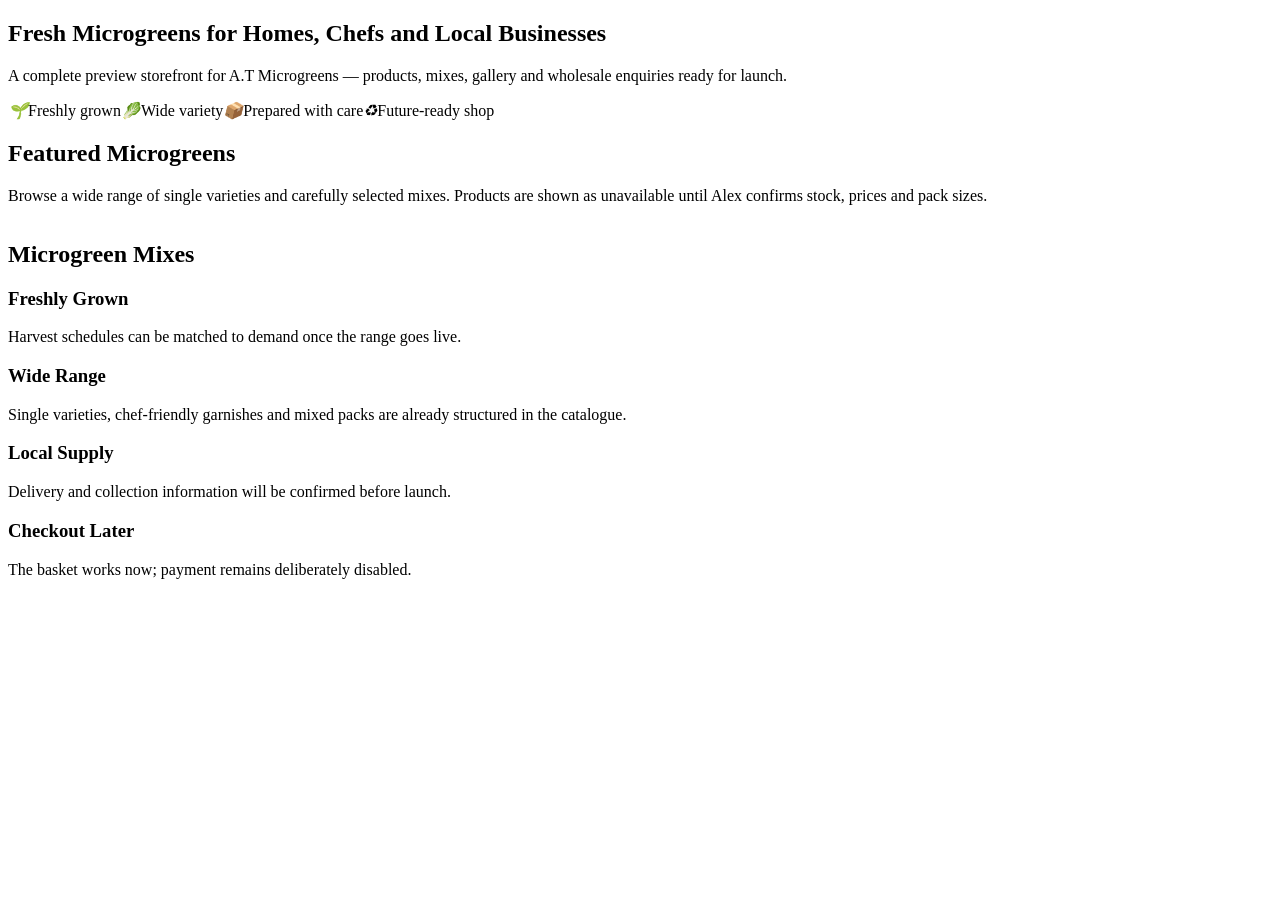
==== index.html @ ff3e0168 "Initialize A.T Microgreens website" ====
<!doctype html><html lang="en"><head><meta charset="utf-8"><meta name="viewport" content="width=device-width,initial-scale=1"><title>Home | A.T Microgreens</title><link rel="stylesheet" href="styles.css"></head><body><script src="site.js"></script><div id="nav"></div><script>document.getElementById('nav').innerHTML=nav('Home')</script><section class="hero" style="--hero:url('assets/heroes/home.svg')"><div class="inner"><h1>Fresh Microgreens for Homes, Chefs and Local Businesses</h1><p>A complete preview storefront for A.T Microgreens — products, mixes, gallery and wholesale enquiries ready for launch.</p><div class="chips"><span class="chip"><i>🌱</i>Freshly grown</span><span class="chip"><i>🥬</i>Wide variety</span><span class="chip"><i>📦</i>Prepared with care</span><span class="chip"><i>♻</i>Future-ready shop</span></div></div></section><main class="wrap"><h2 class="section-title">Featured Microgreens</h2><p class="lead">Browse a wide range of single varieties and carefully selected mixes. Products are shown as unavailable until Alex confirms stock, prices and pack sizes.</p><div id="home-featured" class="grid cards"></div><script>loadProducts().then(ps=>document.querySelector('#home-featured').innerHTML=ps.filter(p=>p.featured).slice(0,10).map(productCard).join(''))</script><h2 class="section-title" style="margin-top:36px">Microgreen Mixes</h2><div id="home-mixes" class="grid cards"></div><script>loadProducts().then(ps=>document.querySelector('#home-mixes').innerHTML=ps.filter(p=>p.category==='Mixes').slice(0,5).map(productCard).join(''))</script><div class="grid feature-grid"><div class="feature"><h3>Freshly Grown</h3><p>Harvest schedules can be matched to demand once the range goes live.</p></div><div class="feature"><h3>Wide Range</h3><p>Single varieties, chef-friendly garnishes and mixed packs are already structured in the catalogue.</p></div><div class="feature"><h3>Local Supply</h3><p>Delivery and collection information will be confirmed before launch.</p></div><div class="feature"><h3>Checkout Later</h3><p>The basket works now; payment remains deliberately disabled.</p></div></div></main><div id="foot"></div><script>document.getElementById('foot').innerHTML=footer()</script></body></html>
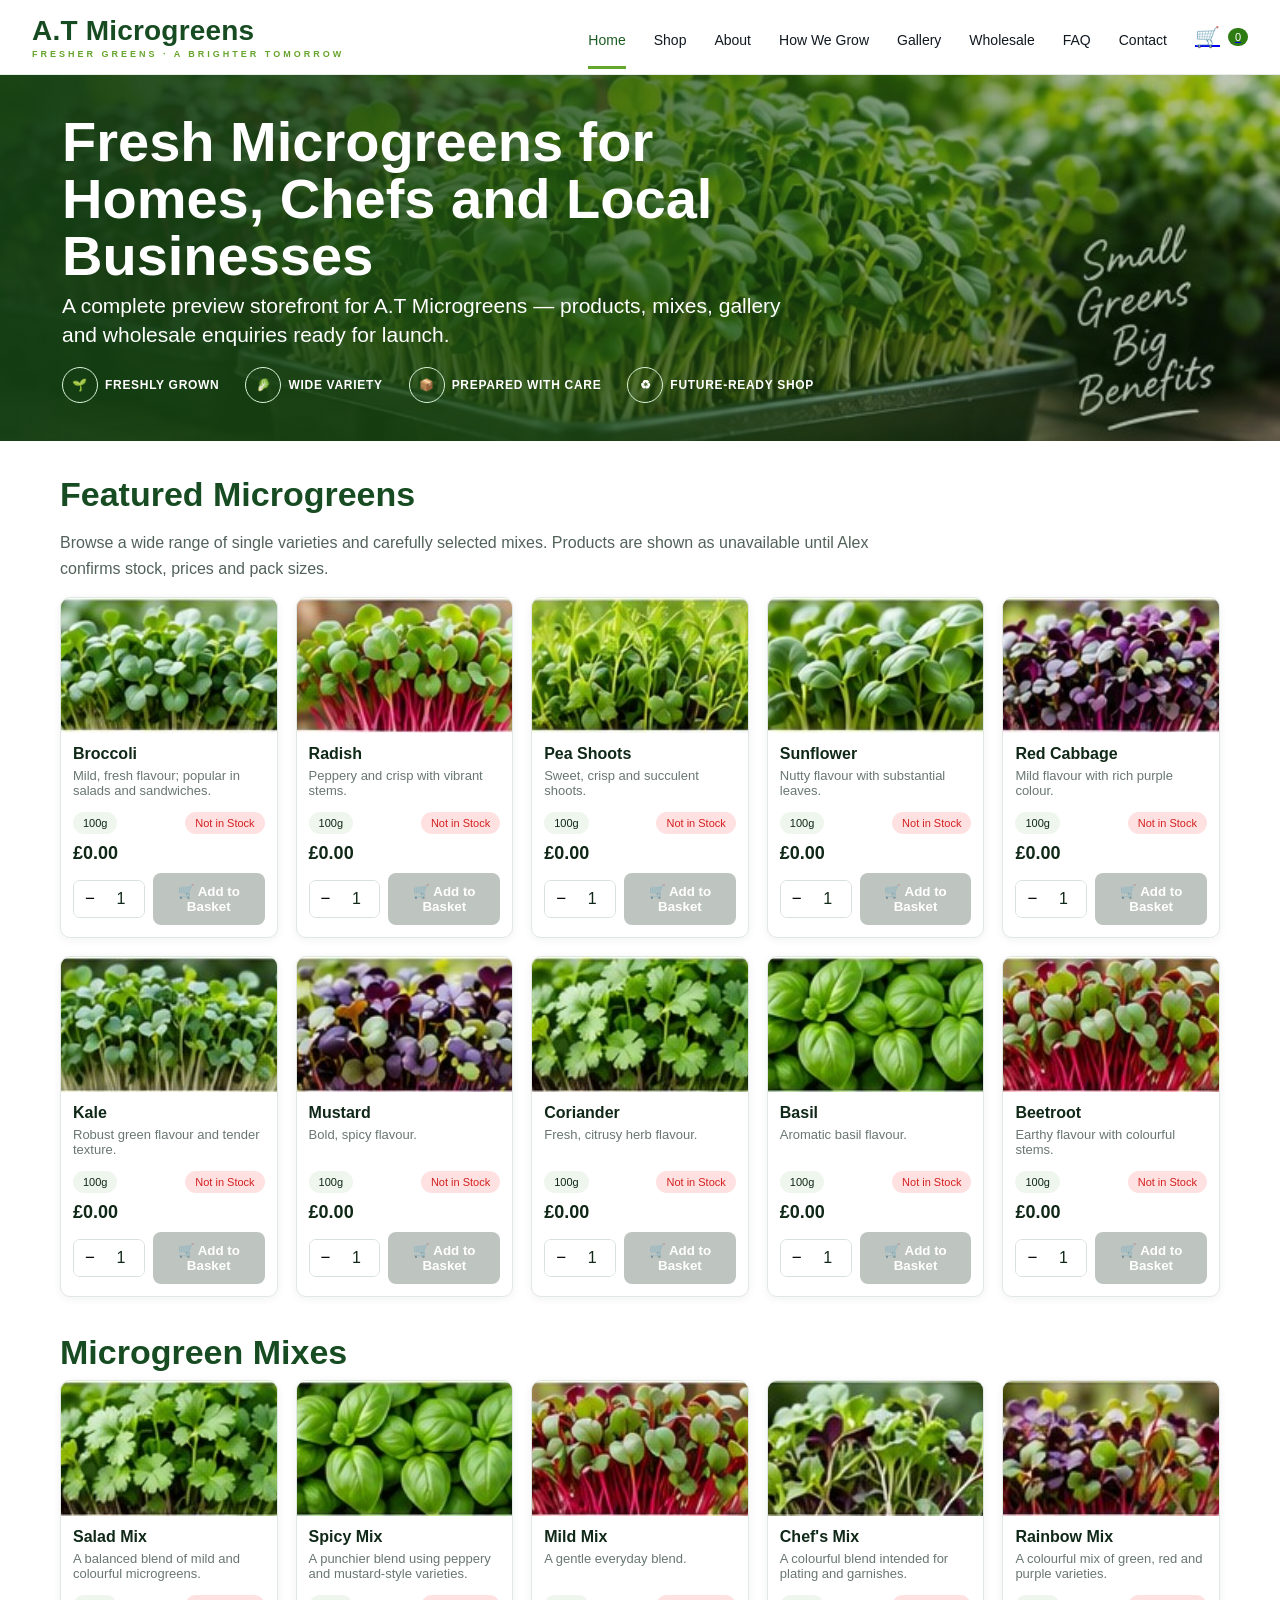
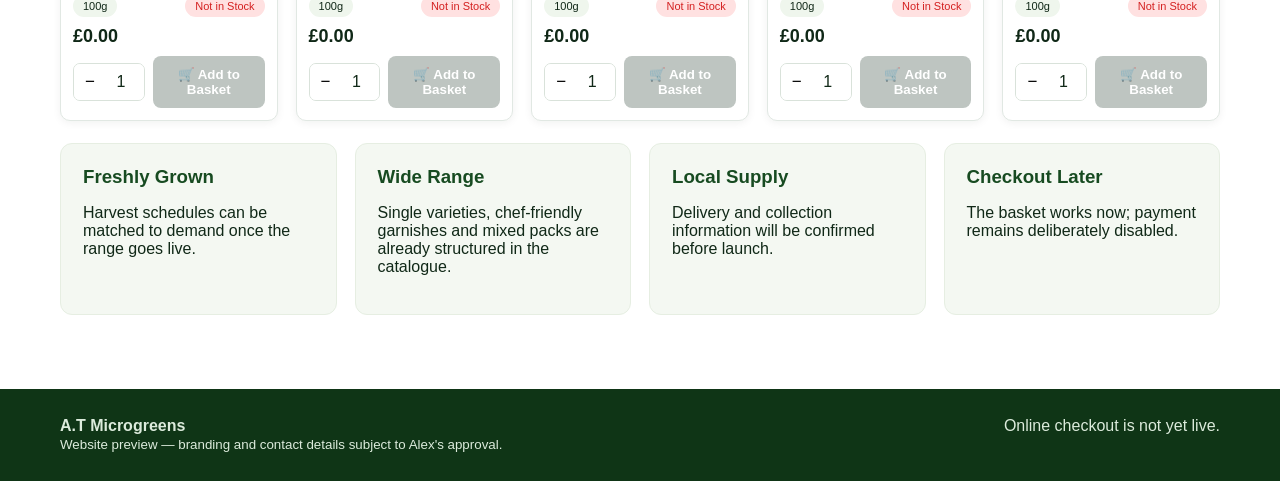
==== commit 261d6ddc: "Use approved photographic assets in index.html" ====
--- a/index.html
+++ b/index.html
@@ -1 +1 @@
-<!doctype html><html lang="en"><head><meta charset="utf-8"><meta name="viewport" content="width=device-width,initial-scale=1"><title>Home | A.T Microgreens</title><link rel="stylesheet" href="styles.css"></head><body><script src="site.js"></script><div id="nav"></div><script>document.getElementById('nav').innerHTML=nav('Home')</script><section class="hero" style="--hero:url('assets/heroes/home.svg')"><div class="inner"><h1>Fresh Microgreens for Homes, Chefs and Local Businesses</h1><p>A complete preview storefront for A.T Microgreens — products, mixes, gallery and wholesale enquiries ready for launch.</p><div class="chips"><span class="chip"><i>🌱</i>Freshly grown</span><span class="chip"><i>🥬</i>Wide variety</span><span class="chip"><i>📦</i>Prepared with care</span><span class="chip"><i>♻</i>Future-ready shop</span></div></div></section><main class="wrap"><h2 class="section-title">Featured Microgreens</h2><p class="lead">Browse a wide range of single varieties and carefully selected mixes. Products are shown as unavailable until Alex confirms stock, prices and pack sizes.</p><div id="home-featured" class="grid cards"></div><script>loadProducts().then(ps=>document.querySelector('#home-featured').innerHTML=ps.filter(p=>p.featured).slice(0,10).map(productCard).join(''))</script><h2 class="section-title" style="margin-top:36px">Microgreen Mixes</h2><div id="home-mixes" class="grid cards"></div><script>loadProducts().then(ps=>document.querySelector('#home-mixes').innerHTML=ps.filter(p=>p.category==='Mixes').slice(0,5).map(productCard).join(''))</script><div class="grid feature-grid"><div class="feature"><h3>Freshly Grown</h3><p>Harvest schedules can be matched to demand once the range goes live.</p></div><div class="feature"><h3>Wide Range</h3><p>Single varieties, chef-friendly garnishes and mixed packs are already structured in the catalogue.</p></div><div class="feature"><h3>Local Supply</h3><p>Delivery and collection information will be confirmed before launch.</p></div><div class="feature"><h3>Checkout Later</h3><p>The basket works now; payment remains deliberately disabled.</p></div></div></main><div id="foot"></div><script>document.getElementById('foot').innerHTML=footer()</script></body></html>+<!doctype html><html lang="en"><head><meta charset="utf-8"><meta name="viewport" content="width=device-width,initial-scale=1"><title>Home | A.T Microgreens</title><link rel="stylesheet" href="styles.css"></head><body><script src="site.js"></script><div id="nav"></div><script>document.getElementById('nav').innerHTML=nav('Home')</script><section class="hero" style="--hero:url('assets/heroes/home.jpg')"><div class="inner"><h1>Fresh Microgreens for Homes, Chefs and Local Businesses</h1><p>A complete preview storefront for A.T Microgreens — products, mixes, gallery and wholesale enquiries ready for launch.</p><div class="chips"><span class="chip"><i>🌱</i>Freshly grown</span><span class="chip"><i>🥬</i>Wide variety</span><span class="chip"><i>📦</i>Prepared with care</span><span class="chip"><i>♻</i>Future-ready shop</span></div></div></section><main class="wrap"><h2 class="section-title">Featured Microgreens</h2><p class="lead">Browse a wide range of single varieties and carefully selected mixes. Products are shown as unavailable until Alex confirms stock, prices and pack sizes.</p><div id="home-featured" class="grid cards"></div><script>loadProducts().then(ps=>document.querySelector('#home-featured').innerHTML=ps.filter(p=>p.featured).slice(0,10).map(productCard).join(''))</script><h2 class="section-title" style="margin-top:36px">Microgreen Mixes</h2><div id="home-mixes" class="grid cards"></div><script>loadProducts().then(ps=>document.querySelector('#home-mixes').innerHTML=ps.filter(p=>p.category==='Mixes').slice(0,5).map(productCard).join(''))</script><div class="grid feature-grid"><div class="feature"><h3>Freshly Grown</h3><p>Harvest schedules can be matched to demand once the range goes live.</p></div><div class="feature"><h3>Wide Range</h3><p>Single varieties, chef-friendly garnishes and mixed packs are already structured in the catalogue.</p></div><div class="feature"><h3>Local Supply</h3><p>Delivery and collection information will be confirmed before launch.</p></div><div class="feature"><h3>Checkout Later</h3><p>The basket works now; payment remains deliberately disabled.</p></div></div></main><div id="foot"></div><script>document.getElementById('foot').innerHTML=footer()</script></body></html>
--- a/styles.css
+++ b/styles.css
@@ -0,0 +1 @@
+*{box-sizing:border-box}body{margin:0;font-family:Inter,Arial,sans-serif;color:#102817;background:#fff}.topbar{position:sticky;top:0;z-index:20;background:#fff;border-bottom:1px solid #e7ece8}.nav{max-width:1450px;margin:auto;height:74px;display:flex;align-items:center;gap:28px;padding:0 32px}.brand{font-weight:800;font-size:28px;color:#174b21;letter-spacing:.2px;white-space:nowrap}.brand small{display:block;font-size:9px;letter-spacing:3px;color:#67a52c;margin-top:2px}.links{margin-left:auto;display:flex;gap:28px;align-items:center}.links a{color:#101820;text-decoration:none;font-size:14px;padding:27px 0 18px;border-bottom:3px solid transparent}.links a.active,.links a:hover{color:#1d5c24;border-bottom-color:#63a72d}.cartbtn{display:flex;align-items:center;gap:8px;font-size:20px}.badge{background:#2f7b13;color:white;font-size:11px;border-radius:99px;padding:3px 6px;min-width:20px;text-align:center}.hero{min-height:270px;background:linear-gradient(90deg,rgba(19,62,19,.96),rgba(28,76,17,.8) 42%,rgba(20,50,12,.22)),var(--hero) center/cover no-repeat;color:#fff;display:flex;align-items:center}.hero .inner{max-width:1450px;width:100%;margin:auto;padding:38px 62px}.hero h1{font-size:56px;line-height:1.02;margin:0 0 8px;max-width:780px}.hero p{font-size:21px;max-width:720px;margin:0 0 14px;line-height:1.35}.chips{display:flex;gap:26px;flex-wrap:wrap;margin-top:18px}.chip{font-size:12px;font-weight:700;text-transform:uppercase;letter-spacing:.7px;display:flex;align-items:center;gap:7px}.chip i{border:1px solid #d9f2d9;width:36px;height:36px;border-radius:50%;display:grid;place-items:center;font-style:normal}.wrap{max-width:1450px;margin:0 auto;padding:34px 60px}.section-title{font-size:34px;margin:0 0 8px;color:#174b21}.lead{color:#52625a;line-height:1.6;max-width:850px}.grid{display:grid;gap:18px}.cards{grid-template-columns:repeat(auto-fit,minmax(210px,1fr))}.card{border:1px solid #e1e8e3;border-radius:10px;overflow:hidden;background:white;box-shadow:0 2px 9px rgba(20,40,20,.06)}.card img{width:100%;height:135px;object-fit:cover;display:block}.card .pad{padding:12px}.card h3{margin:0 0 5px;font-size:16px}.muted{color:#697770;font-size:13px}.pill{display:inline-block;padding:5px 10px;border-radius:999px;font-size:11px;background:#eff6ed}.stock{float:right;background:#ffe1e1;color:#d42020}.stock.in{background:#e0f5d7;color:#286c18}.price{font-size:18px;font-weight:800;margin:9px 0}.qty{display:flex;align-items:center;gap:0;border:1px solid #d9e2da;border-radius:7px;overflow:hidden}.qty button{border:0;background:white;padding:8px 11px;font-size:17px}.qty span{min-width:30px;text-align:center}.row{display:flex;gap:8px;align-items:center}.btn{border:0;border-radius:8px;background:#1f6b1f;color:white;padding:11px 15px;font-weight:700;cursor:pointer;text-decoration:none;display:inline-block}.btn:disabled{background:#bec5c1;color:white;cursor:not-allowed}.btn.outline{background:white;color:#214b27;border:1px solid #214b27}.btn.gray{background:#aeb5b2}.catalogue{display:grid;grid-template-columns:minmax(0,1fr) 310px;gap:24px}.toolbar{display:flex;gap:10px;flex-wrap:wrap;margin:18px 0}.toolbar input,.toolbar select,.form input,.form textarea,.form select{padding:11px 12px;border:1px solid #ced8d0;border-radius:8px;background:#fff}.toolbar input{flex:1;min-width:230px}.basket-panel{border:1px solid #e0e6e2;border-radius:10px;padding:18px;position:sticky;top:92px;height:max-content;background:white}.basket-item{display:grid;grid-template-columns:48px 1fr auto;gap:10px;align-items:center;border-bottom:1px solid #edf1ee;padding:11px 0}.basket-item img{width:48px;height:45px;border-radius:6px;object-fit:cover}.summary{font-size:18px;font-weight:800;display:flex;justify-content:space-between;margin:18px 0}.notice{background:#eff7ec;border-radius:9px;padding:14px;color:#315037;font-size:13px}.feature-grid{grid-template-columns:repeat(auto-fit,minmax(240px,1fr));margin-top:22px}.feature{background:#f4f8f2;border:1px solid #e6eee2;padding:22px;border-radius:12px}.feature h3{margin:0 0 8px;color:#174b21}.gallery{display:grid;grid-template-columns:repeat(4,1fr);gap:12px}.gallery img,.placeholder{width:100%;height:220px;object-fit:cover;border-radius:10px}.placeholder{border:2px dashed #bdcbbb;background:#f2f6ef;display:grid;place-items:center;text-align:center;color:#527050;padding:18px}.steps{grid-template-columns:repeat(6,1fr)}.step{border:1px solid #e1e8e2;border-radius:12px;overflow:hidden;background:white}.step img{width:100%;height:145px;object-fit:cover}.step .pad{padding:14px}.num{width:34px;height:34px;border-radius:50%;background:#dcefcf;color:#2b6a1f;display:grid;place-items:center;font-weight:800;margin-top:-28px;position:relative}.faq details{border:1px solid #e0e6e1;border-radius:8px;padding:16px 18px;margin:10px 0}.faq summary{font-weight:700;cursor:pointer}.form{display:grid;grid-template-columns:1fr 1fr;gap:12px}.form textarea{grid-column:1/-1;min-height:145px}.table{width:100%;border-collapse:collapse}.table th,.table td{padding:13px;border-bottom:1px solid #e8ede9;text-align:left}.checkout-box{background:#eef7ea;border-radius:12px;padding:22px}.footer{margin-top:40px;background:#0f3516;color:#dcebdc;padding:28px 60px}.footer .inner{max-width:1450px;margin:auto;display:flex;justify-content:space-between;gap:20px;flex-wrap:wrap}.admin{margin-top:34px;border:1px dashed #9fb49d;padding:16px;border-radius:10px}.admin-list{display:grid;grid-template-columns:repeat(auto-fit,minmax(190px,1fr));gap:8px}.switch{display:flex;justify-content:space-between;gap:8px;align-items:center;padding:8px 10px;background:#f5f7f4;border-radius:7px;font-size:12px}.switch button{border:0;border-radius:999px;padding:5px 9px;background:#bbb;color:#fff}.switch button.on{background:#2e7b20}@media(max-width:950px){.links{gap:12px}.links a:nth-child(n+5){display:none}.catalogue{grid-template-columns:1fr}.basket-panel{position:static}.steps{grid-template-columns:repeat(2,1fr)}.gallery{grid-template-columns:repeat(2,1fr)}.hero h1{font-size:42px}.wrap,.hero .inner{padding-left:24px;padding-right:24px}}@media(max-width:600px){.nav{padding:0 15px}.links{display:none}.brand{font-size:22px}.hero h1{font-size:36px}.hero p{font-size:17px}.cards{grid-template-columns:repeat(2,minmax(0,1fr))}.card img{height:105px}.gallery{grid-template-columns:1fr}.form{grid-template-columns:1fr}.form textarea{grid-column:auto}.steps{grid-template-columns:1fr}.wrap{padding:24px 16px}.hero .inner{padding:28px 18px}}
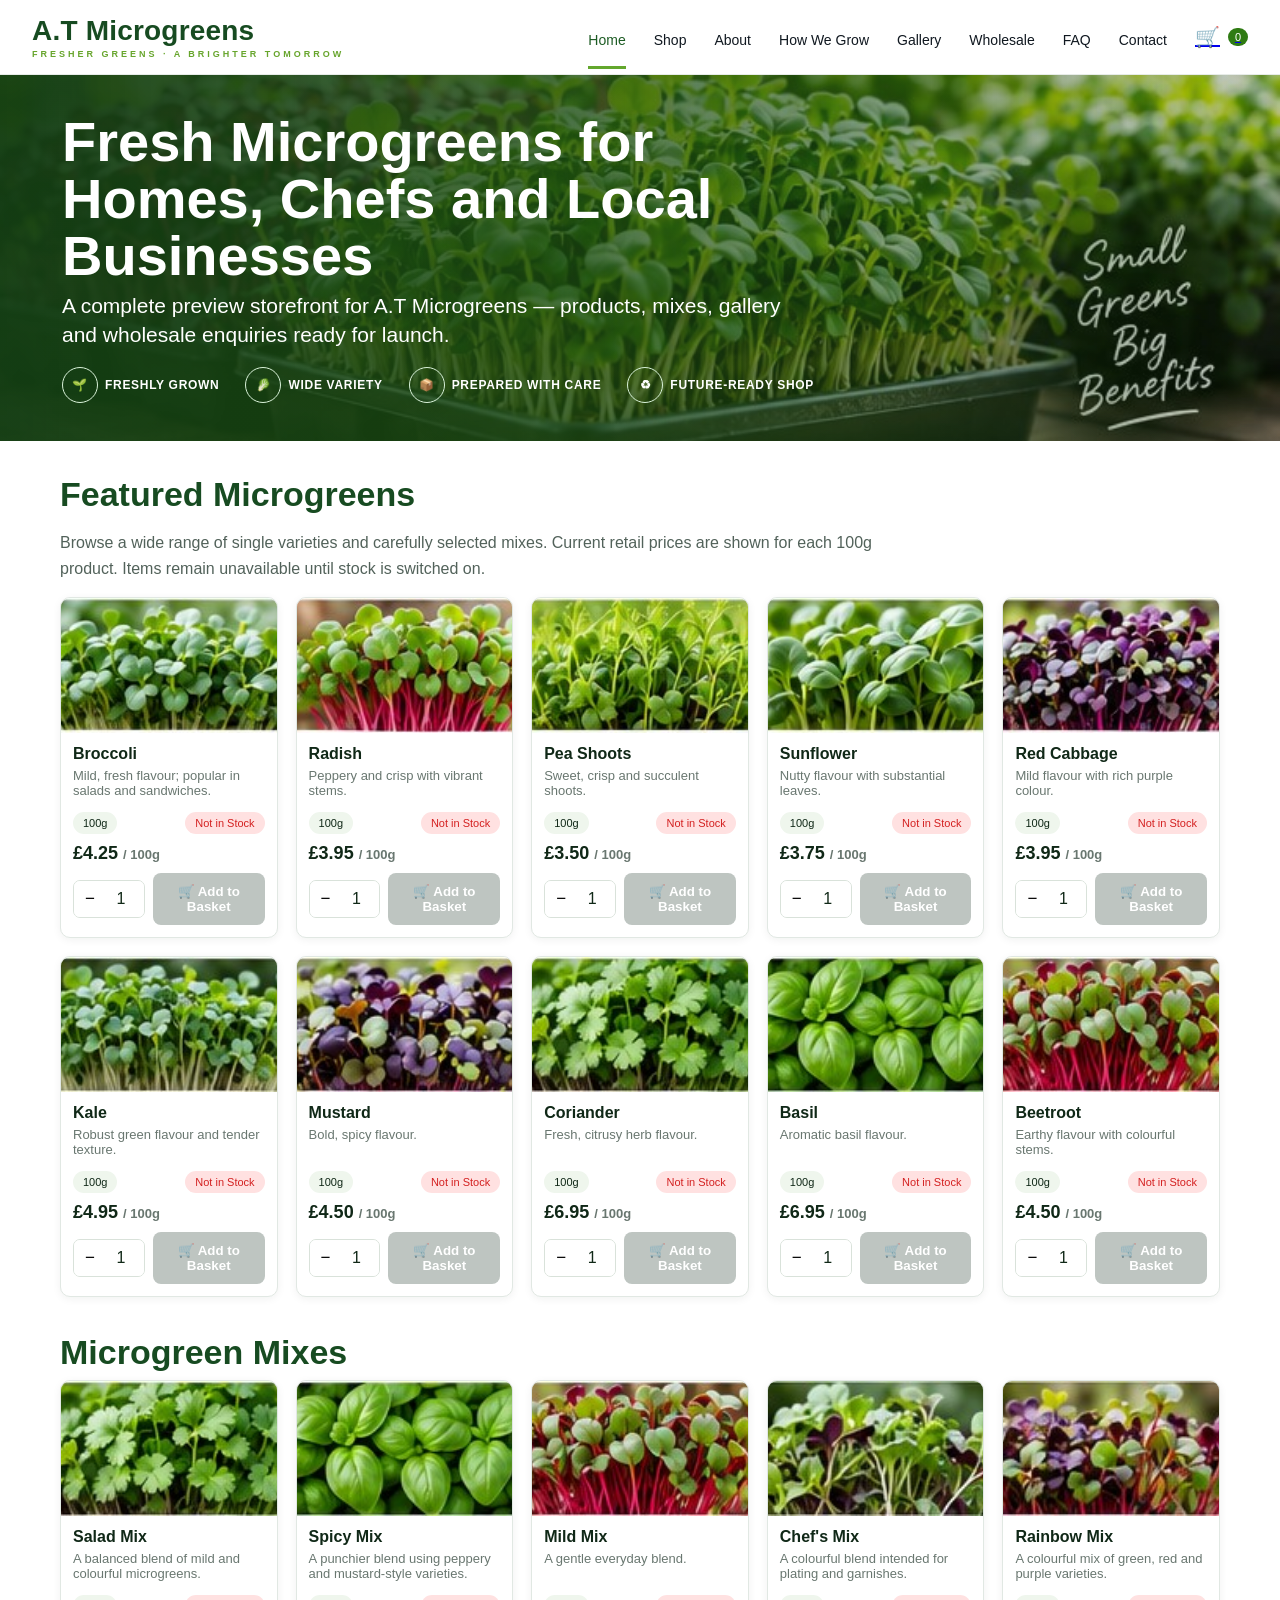
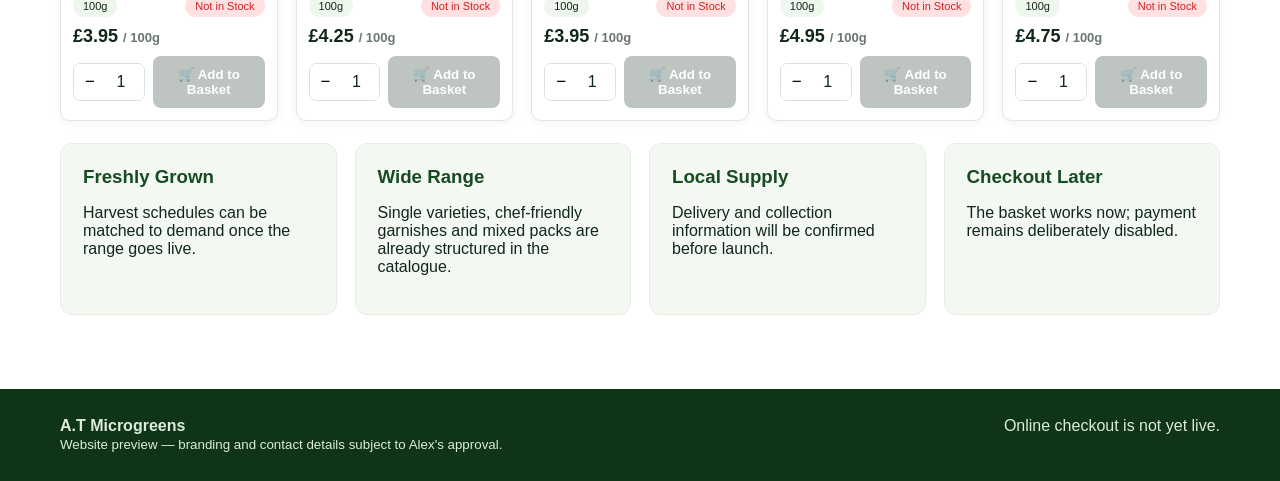
==== commit 123affb1: "Apply live retail pricing copy to index.html" ====
--- a/index.html
+++ b/index.html
@@ -1 +1 @@
-<!doctype html><html lang="en"><head><meta charset="utf-8"><meta name="viewport" content="width=device-width,initial-scale=1"><title>Home | A.T Microgreens</title><link rel="stylesheet" href="styles.css"></head><body><script src="site.js"></script><div id="nav"></div><script>document.getElementById('nav').innerHTML=nav('Home')</script><section class="hero" style="--hero:url('assets/heroes/home.jpg')"><div class="inner"><h1>Fresh Microgreens for Homes, Chefs and Local Businesses</h1><p>A complete preview storefront for A.T Microgreens — products, mixes, gallery and wholesale enquiries ready for launch.</p><div class="chips"><span class="chip"><i>🌱</i>Freshly grown</span><span class="chip"><i>🥬</i>Wide variety</span><span class="chip"><i>📦</i>Prepared with care</span><span class="chip"><i>♻</i>Future-ready shop</span></div></div></section><main class="wrap"><h2 class="section-title">Featured Microgreens</h2><p class="lead">Browse a wide range of single varieties and carefully selected mixes. Products are shown as unavailable until Alex confirms stock, prices and pack sizes.</p><div id="home-featured" class="grid cards"></div><script>loadProducts().then(ps=>document.querySelector('#home-featured').innerHTML=ps.filter(p=>p.featured).slice(0,10).map(productCard).join(''))</script><h2 class="section-title" style="margin-top:36px">Microgreen Mixes</h2><div id="home-mixes" class="grid cards"></div><script>loadProducts().then(ps=>document.querySelector('#home-mixes').innerHTML=ps.filter(p=>p.category==='Mixes').slice(0,5).map(productCard).join(''))</script><div class="grid feature-grid"><div class="feature"><h3>Freshly Grown</h3><p>Harvest schedules can be matched to demand once the range goes live.</p></div><div class="feature"><h3>Wide Range</h3><p>Single varieties, chef-friendly garnishes and mixed packs are already structured in the catalogue.</p></div><div class="feature"><h3>Local Supply</h3><p>Delivery and collection information will be confirmed before launch.</p></div><div class="feature"><h3>Checkout Later</h3><p>The basket works now; payment remains deliberately disabled.</p></div></div></main><div id="foot"></div><script>document.getElementById('foot').innerHTML=footer()</script></body></html>+<!doctype html><html lang="en"><head><meta charset="utf-8"><meta name="viewport" content="width=device-width,initial-scale=1"><title>Home | A.T Microgreens</title><link rel="stylesheet" href="styles.css"></head><body><script src="site.js"></script><div id="nav"></div><script>document.getElementById('nav').innerHTML=nav('Home')</script><section class="hero" style="--hero:url('assets/heroes/home.jpg')"><div class="inner"><h1>Fresh Microgreens for Homes, Chefs and Local Businesses</h1><p>A complete preview storefront for A.T Microgreens — products, mixes, gallery and wholesale enquiries ready for launch.</p><div class="chips"><span class="chip"><i>🌱</i>Freshly grown</span><span class="chip"><i>🥬</i>Wide variety</span><span class="chip"><i>📦</i>Prepared with care</span><span class="chip"><i>♻</i>Future-ready shop</span></div></div></section><main class="wrap"><h2 class="section-title">Featured Microgreens</h2><p class="lead">Browse a wide range of single varieties and carefully selected mixes. Current retail prices are shown for each 100g product. Items remain unavailable until stock is switched on.</p><div id="home-featured" class="grid cards"></div><script>loadProducts().then(ps=>document.querySelector('#home-featured').innerHTML=ps.filter(p=>p.featured).slice(0,10).map(productCard).join(''))</script><h2 class="section-title" style="margin-top:36px">Microgreen Mixes</h2><div id="home-mixes" class="grid cards"></div><script>loadProducts().then(ps=>document.querySelector('#home-mixes').innerHTML=ps.filter(p=>p.category==='Mixes').slice(0,5).map(productCard).join(''))</script><div class="grid feature-grid"><div class="feature"><h3>Freshly Grown</h3><p>Harvest schedules can be matched to demand once the range goes live.</p></div><div class="feature"><h3>Wide Range</h3><p>Single varieties, chef-friendly garnishes and mixed packs are already structured in the catalogue.</p></div><div class="feature"><h3>Local Supply</h3><p>Delivery and collection information will be confirmed before launch.</p></div><div class="feature"><h3>Checkout Later</h3><p>The basket works now; payment remains deliberately disabled.</p></div></div></main><div id="foot"></div><script>document.getElementById('foot').innerHTML=footer()</script></body></html>
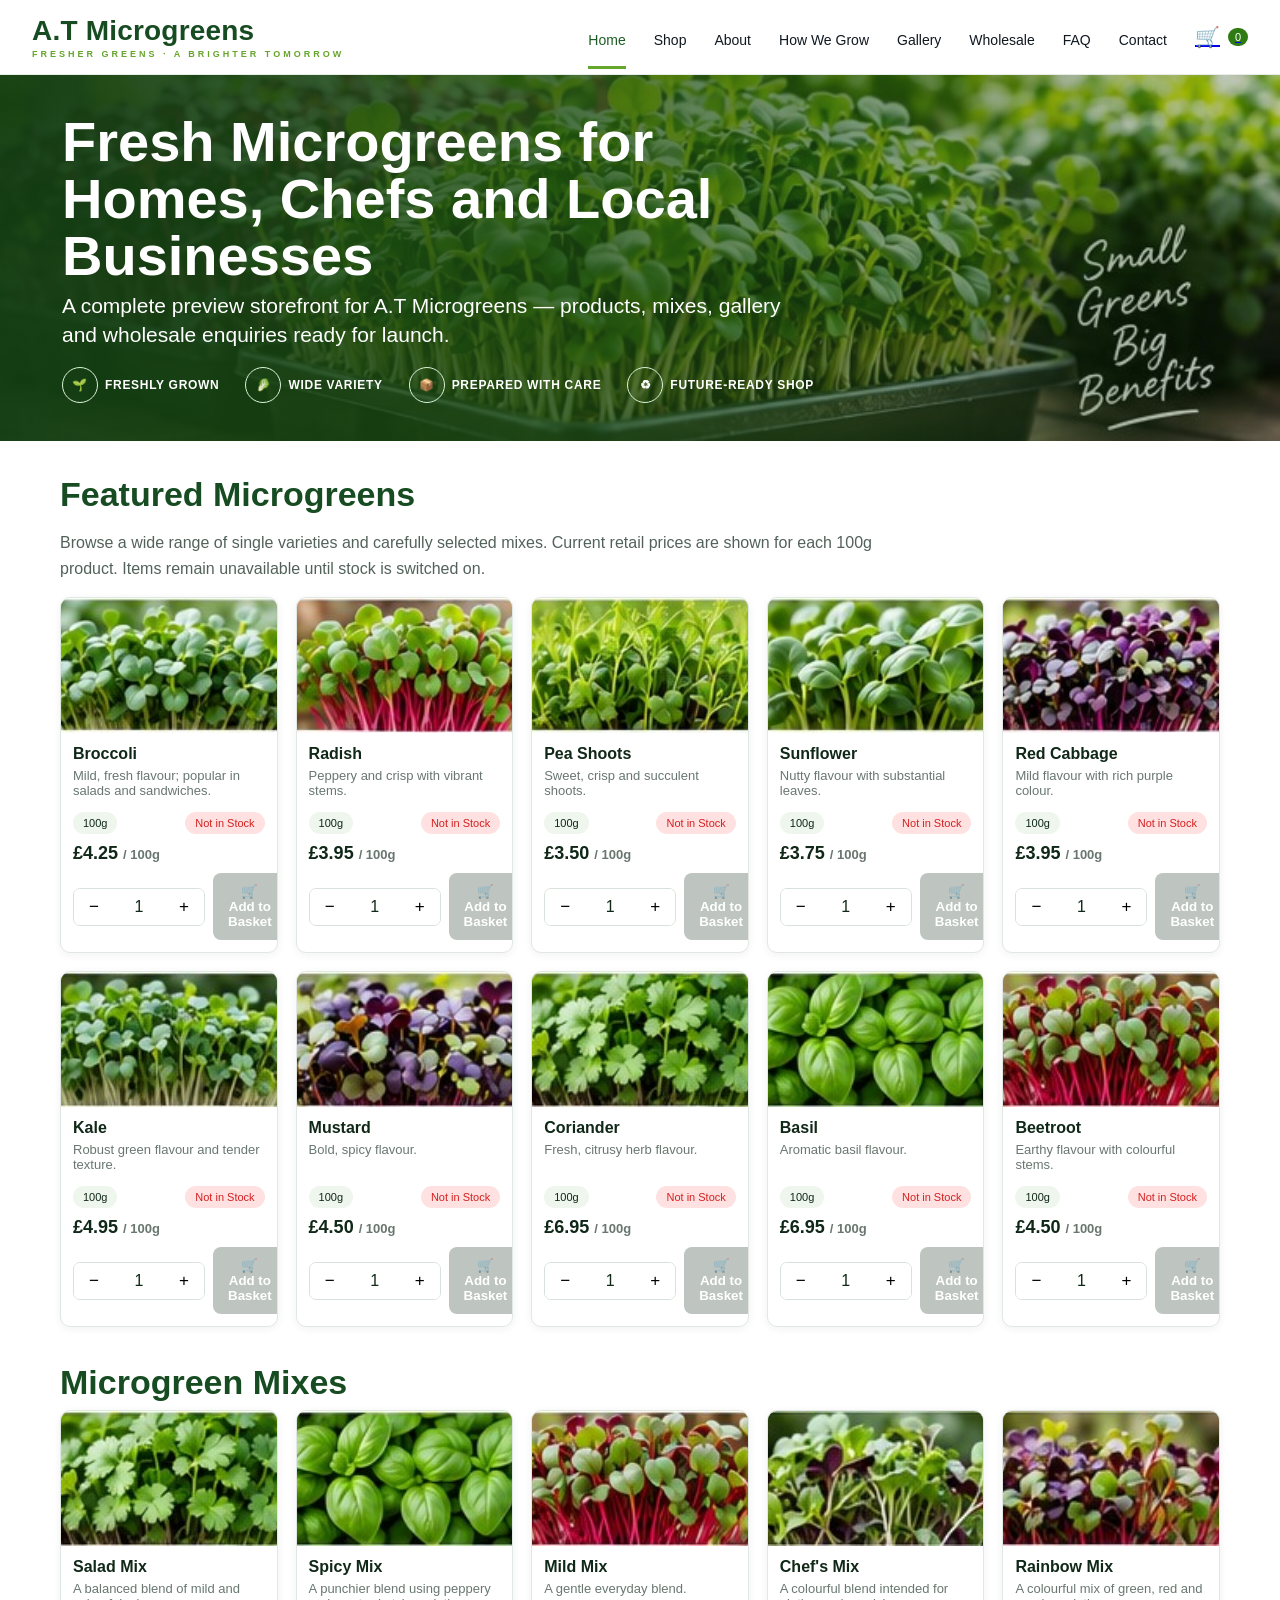
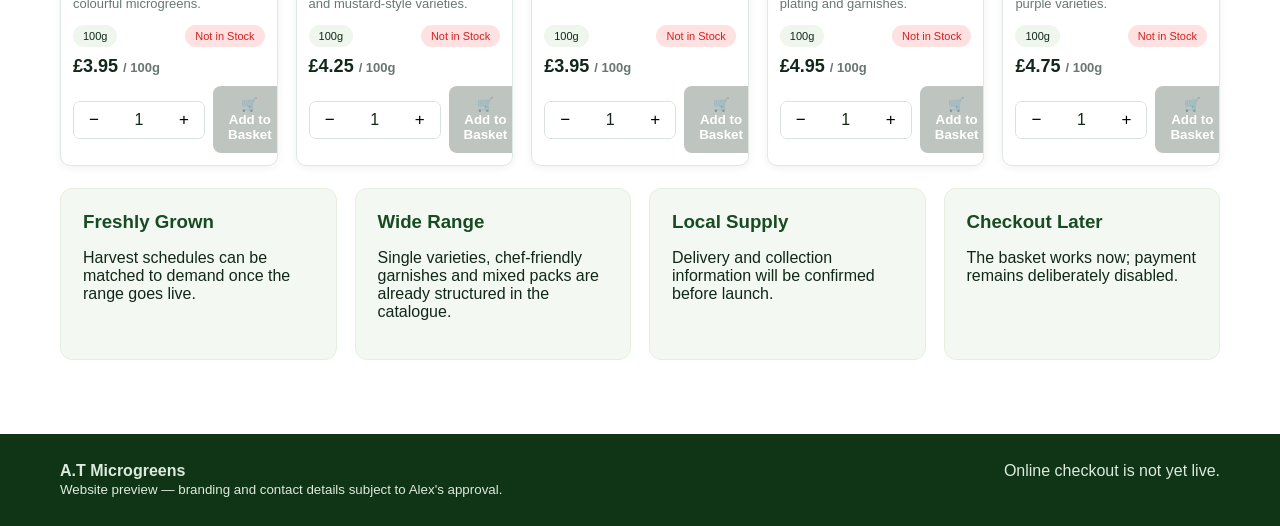
==== commit 94eb4211: "Refresh responsive layout on index.html" ====
--- a/index.html
+++ b/index.html
@@ -1 +1 @@
-<!doctype html><html lang="en"><head><meta charset="utf-8"><meta name="viewport" content="width=device-width,initial-scale=1"><title>Home | A.T Microgreens</title><link rel="stylesheet" href="styles.css"></head><body><script src="site.js"></script><div id="nav"></div><script>document.getElementById('nav').innerHTML=nav('Home')</script><section class="hero" style="--hero:url('assets/heroes/home.jpg')"><div class="inner"><h1>Fresh Microgreens for Homes, Chefs and Local Businesses</h1><p>A complete preview storefront for A.T Microgreens — products, mixes, gallery and wholesale enquiries ready for launch.</p><div class="chips"><span class="chip"><i>🌱</i>Freshly grown</span><span class="chip"><i>🥬</i>Wide variety</span><span class="chip"><i>📦</i>Prepared with care</span><span class="chip"><i>♻</i>Future-ready shop</span></div></div></section><main class="wrap"><h2 class="section-title">Featured Microgreens</h2><p class="lead">Browse a wide range of single varieties and carefully selected mixes. Current retail prices are shown for each 100g product. Items remain unavailable until stock is switched on.</p><div id="home-featured" class="grid cards"></div><script>loadProducts().then(ps=>document.querySelector('#home-featured').innerHTML=ps.filter(p=>p.featured).slice(0,10).map(productCard).join(''))</script><h2 class="section-title" style="margin-top:36px">Microgreen Mixes</h2><div id="home-mixes" class="grid cards"></div><script>loadProducts().then(ps=>document.querySelector('#home-mixes').innerHTML=ps.filter(p=>p.category==='Mixes').slice(0,5).map(productCard).join(''))</script><div class="grid feature-grid"><div class="feature"><h3>Freshly Grown</h3><p>Harvest schedules can be matched to demand once the range goes live.</p></div><div class="feature"><h3>Wide Range</h3><p>Single varieties, chef-friendly garnishes and mixed packs are already structured in the catalogue.</p></div><div class="feature"><h3>Local Supply</h3><p>Delivery and collection information will be confirmed before launch.</p></div><div class="feature"><h3>Checkout Later</h3><p>The basket works now; payment remains deliberately disabled.</p></div></div></main><div id="foot"></div><script>document.getElementById('foot').innerHTML=footer()</script></body></html>+<!doctype html><html lang="en"><head><meta charset="utf-8"><meta name="viewport" content="width=device-width,initial-scale=1"><title>Home | A.T Microgreens</title><link rel="stylesheet" href="styles.css?v=20260928-1426"></head><body><script src="site.js?v=20260928-1415"></script><div id="nav"></div><script>document.getElementById('nav').innerHTML=nav('Home')</script><section class="hero" style="--hero:url('assets/heroes/home.jpg')"><div class="inner"><h1>Fresh Microgreens for Homes, Chefs and Local Businesses</h1><p>A complete preview storefront for A.T Microgreens — products, mixes, gallery and wholesale enquiries ready for launch.</p><div class="chips"><span class="chip"><i>🌱</i>Freshly grown</span><span class="chip"><i>🥬</i>Wide variety</span><span class="chip"><i>📦</i>Prepared with care</span><span class="chip"><i>♻</i>Future-ready shop</span></div></div></section><main class="wrap"><h2 class="section-title">Featured Microgreens</h2><p class="lead">Browse a wide range of single varieties and carefully selected mixes. Current retail prices are shown for each 100g product. Items remain unavailable until stock is switched on.</p><div id="home-featured" class="grid cards"></div><script>loadProducts().then(ps=>document.querySelector('#home-featured').innerHTML=ps.filter(p=>p.featured).slice(0,10).map(productCard).join(''))</script><h2 class="section-title" style="margin-top:36px">Microgreen Mixes</h2><div id="home-mixes" class="grid cards"></div><script>loadProducts().then(ps=>document.querySelector('#home-mixes').innerHTML=ps.filter(p=>p.category==='Mixes').slice(0,5).map(productCard).join(''))</script><div class="grid feature-grid"><div class="feature"><h3>Freshly Grown</h3><p>Harvest schedules can be matched to demand once the range goes live.</p></div><div class="feature"><h3>Wide Range</h3><p>Single varieties, chef-friendly garnishes and mixed packs are already structured in the catalogue.</p></div><div class="feature"><h3>Local Supply</h3><p>Delivery and collection information will be confirmed before launch.</p></div><div class="feature"><h3>Checkout Later</h3><p>The basket works now; payment remains deliberately disabled.</p></div></div></main><div id="foot"></div><script>document.getElementById('foot').innerHTML=footer()</script></body></html>
--- a/styles.css
+++ b/styles.css
@@ -1 +1 @@
-*{box-sizing:border-box}body{margin:0;font-family:Inter,Arial,sans-serif;color:#102817;background:#fff}.topbar{position:sticky;top:0;z-index:20;background:#fff;border-bottom:1px solid #e7ece8}.nav{max-width:1450px;margin:auto;height:74px;display:flex;align-items:center;gap:28px;padding:0 32px}.brand{font-weight:800;font-size:28px;color:#174b21;letter-spacing:.2px;white-space:nowrap}.brand small{display:block;font-size:9px;letter-spacing:3px;color:#67a52c;margin-top:2px}.links{margin-left:auto;display:flex;gap:28px;align-items:center}.links a{color:#101820;text-decoration:none;font-size:14px;padding:27px 0 18px;border-bottom:3px solid transparent}.links a.active,.links a:hover{color:#1d5c24;border-bottom-color:#63a72d}.cartbtn{display:flex;align-items:center;gap:8px;font-size:20px}.badge{background:#2f7b13;color:white;font-size:11px;border-radius:99px;padding:3px 6px;min-width:20px;text-align:center}.hero{min-height:270px;background:linear-gradient(90deg,rgba(19,62,19,.96),rgba(28,76,17,.8) 42%,rgba(20,50,12,.22)),var(--hero) center/cover no-repeat;color:#fff;display:flex;align-items:center}.hero .inner{max-width:1450px;width:100%;margin:auto;padding:38px 62px}.hero h1{font-size:56px;line-height:1.02;margin:0 0 8px;max-width:780px}.hero p{font-size:21px;max-width:720px;margin:0 0 14px;line-height:1.35}.chips{display:flex;gap:26px;flex-wrap:wrap;margin-top:18px}.chip{font-size:12px;font-weight:700;text-transform:uppercase;letter-spacing:.7px;display:flex;align-items:center;gap:7px}.chip i{border:1px solid #d9f2d9;width:36px;height:36px;border-radius:50%;display:grid;place-items:center;font-style:normal}.wrap{max-width:1450px;margin:0 auto;padding:34px 60px}.section-title{font-size:34px;margin:0 0 8px;color:#174b21}.lead{color:#52625a;line-height:1.6;max-width:850px}.grid{display:grid;gap:18px}.cards{grid-template-columns:repeat(auto-fit,minmax(210px,1fr))}.card{border:1px solid #e1e8e3;border-radius:10px;overflow:hidden;background:white;box-shadow:0 2px 9px rgba(20,40,20,.06)}.card img{width:100%;height:135px;object-fit:cover;display:block}.card .pad{padding:12px}.card h3{margin:0 0 5px;font-size:16px}.muted{color:#697770;font-size:13px}.pill{display:inline-block;padding:5px 10px;border-radius:999px;font-size:11px;background:#eff6ed}.stock{float:right;background:#ffe1e1;color:#d42020}.stock.in{background:#e0f5d7;color:#286c18}.price{font-size:18px;font-weight:800;margin:9px 0}.qty{display:flex;align-items:center;gap:0;border:1px solid #d9e2da;border-radius:7px;overflow:hidden}.qty button{border:0;background:white;padding:8px 11px;font-size:17px}.qty span{min-width:30px;text-align:center}.row{display:flex;gap:8px;align-items:center}.btn{border:0;border-radius:8px;background:#1f6b1f;color:white;padding:11px 15px;font-weight:700;cursor:pointer;text-decoration:none;display:inline-block}.btn:disabled{background:#bec5c1;color:white;cursor:not-allowed}.btn.outline{background:white;color:#214b27;border:1px solid #214b27}.btn.gray{background:#aeb5b2}.catalogue{display:grid;grid-template-columns:minmax(0,1fr) 310px;gap:24px}.toolbar{display:flex;gap:10px;flex-wrap:wrap;margin:18px 0}.toolbar input,.toolbar select,.form input,.form textarea,.form select{padding:11px 12px;border:1px solid #ced8d0;border-radius:8px;background:#fff}.toolbar input{flex:1;min-width:230px}.basket-panel{border:1px solid #e0e6e2;border-radius:10px;padding:18px;position:sticky;top:92px;height:max-content;background:white}.basket-item{display:grid;grid-template-columns:48px 1fr auto;gap:10px;align-items:center;border-bottom:1px solid #edf1ee;padding:11px 0}.basket-item img{width:48px;height:45px;border-radius:6px;object-fit:cover}.summary{font-size:18px;font-weight:800;display:flex;justify-content:space-between;margin:18px 0}.notice{background:#eff7ec;border-radius:9px;padding:14px;color:#315037;font-size:13px}.feature-grid{grid-template-columns:repeat(auto-fit,minmax(240px,1fr));margin-top:22px}.feature{background:#f4f8f2;border:1px solid #e6eee2;padding:22px;border-radius:12px}.feature h3{margin:0 0 8px;color:#174b21}.gallery{display:grid;grid-template-columns:repeat(4,1fr);gap:12px}.gallery img,.placeholder{width:100%;height:220px;object-fit:cover;border-radius:10px}.placeholder{border:2px dashed #bdcbbb;background:#f2f6ef;display:grid;place-items:center;text-align:center;color:#527050;padding:18px}.steps{grid-template-columns:repeat(6,1fr)}.step{border:1px solid #e1e8e2;border-radius:12px;overflow:hidden;background:white}.step img{width:100%;height:145px;object-fit:cover}.step .pad{padding:14px}.num{width:34px;height:34px;border-radius:50%;background:#dcefcf;color:#2b6a1f;display:grid;place-items:center;font-weight:800;margin-top:-28px;position:relative}.faq details{border:1px solid #e0e6e1;border-radius:8px;padding:16px 18px;margin:10px 0}.faq summary{font-weight:700;cursor:pointer}.form{display:grid;grid-template-columns:1fr 1fr;gap:12px}.form textarea{grid-column:1/-1;min-height:145px}.table{width:100%;border-collapse:collapse}.table th,.table td{padding:13px;border-bottom:1px solid #e8ede9;text-align:left}.checkout-box{background:#eef7ea;border-radius:12px;padding:22px}.footer{margin-top:40px;background:#0f3516;color:#dcebdc;padding:28px 60px}.footer .inner{max-width:1450px;margin:auto;display:flex;justify-content:space-between;gap:20px;flex-wrap:wrap}.admin{margin-top:34px;border:1px dashed #9fb49d;padding:16px;border-radius:10px}.admin-list{display:grid;grid-template-columns:repeat(auto-fit,minmax(190px,1fr));gap:8px}.switch{display:flex;justify-content:space-between;gap:8px;align-items:center;padding:8px 10px;background:#f5f7f4;border-radius:7px;font-size:12px}.switch button{border:0;border-radius:999px;padding:5px 9px;background:#bbb;color:#fff}.switch button.on{background:#2e7b20}@media(max-width:950px){.links{gap:12px}.links a:nth-child(n+5){display:none}.catalogue{grid-template-columns:1fr}.basket-panel{position:static}.steps{grid-template-columns:repeat(2,1fr)}.gallery{grid-template-columns:repeat(2,1fr)}.hero h1{font-size:42px}.wrap,.hero .inner{padding-left:24px;padding-right:24px}}@media(max-width:600px){.nav{padding:0 15px}.links{display:none}.brand{font-size:22px}.hero h1{font-size:36px}.hero p{font-size:17px}.cards{grid-template-columns:repeat(2,minmax(0,1fr))}.card img{height:105px}.gallery{grid-template-columns:1fr}.form{grid-template-columns:1fr}.form textarea{grid-column:auto}.steps{grid-template-columns:1fr}.wrap{padding:24px 16px}.hero .inner{padding:28px 18px}}+*{box-sizing:border-box}body{margin:0;font-family:Inter,Arial,sans-serif;color:#102817;background:#fff}.topbar{position:sticky;top:0;z-index:20;background:#fff;border-bottom:1px solid #e7ece8}.nav{max-width:1450px;margin:auto;height:74px;display:flex;align-items:center;gap:28px;padding:0 32px}.brand{font-weight:800;font-size:28px;color:#174b21;letter-spacing:.2px;white-space:nowrap}.brand small{display:block;font-size:9px;letter-spacing:3px;color:#67a52c;margin-top:2px}.links{margin-left:auto;display:flex;gap:28px;align-items:center}.links a{color:#101820;text-decoration:none;font-size:14px;padding:27px 0 18px;border-bottom:3px solid transparent}.links a.active,.links a:hover{color:#1d5c24;border-bottom-color:#63a72d}.menubtn{display:none;border:1px solid #d9e2da;background:#fff;color:#174b21;border-radius:8px;width:42px;height:42px;font-size:24px;line-height:1;align-items:center;justify-content:center;cursor:pointer}.cartbtn{display:flex;align-items:center;gap:8px;font-size:20px}.badge{background:#2f7b13;color:white;font-size:11px;border-radius:99px;padding:3px 6px;min-width:20px;text-align:center}.hero{min-height:270px;background:linear-gradient(90deg,rgba(19,62,19,.96),rgba(28,76,17,.8) 42%,rgba(20,50,12,.22)),var(--hero) center/cover no-repeat;color:#fff;display:flex;align-items:center}.hero .inner{max-width:1450px;width:100%;margin:auto;padding:38px 62px}.hero h1{font-size:56px;line-height:1.02;margin:0 0 8px;max-width:780px}.hero p{font-size:21px;max-width:720px;margin:0 0 14px;line-height:1.35}.chips{display:flex;gap:26px;flex-wrap:wrap;margin-top:18px}.chip{font-size:12px;font-weight:700;text-transform:uppercase;letter-spacing:.7px;display:flex;align-items:center;gap:7px}.chip i{border:1px solid #d9f2d9;width:36px;height:36px;border-radius:50%;display:grid;place-items:center;font-style:normal}.wrap{max-width:1450px;margin:0 auto;padding:34px 60px}.section-title{font-size:34px;margin:0 0 8px;color:#174b21}.lead{color:#52625a;line-height:1.6;max-width:850px}.grid{display:grid;gap:18px}.cards{grid-template-columns:repeat(auto-fit,minmax(210px,1fr))}.card{border:1px solid #e1e8e3;border-radius:10px;overflow:hidden;background:white;box-shadow:0 2px 9px rgba(20,40,20,.06)}.card img{width:100%;height:135px;object-fit:cover;display:block}.card .pad{padding:12px}.card h3{margin:0 0 5px;font-size:16px}.muted{color:#697770;font-size:13px}.pill{display:inline-block;padding:5px 10px;border-radius:999px;font-size:11px;background:#eff6ed}.stock{float:right;background:#ffe1e1;color:#d42020}.stock.in{background:#e0f5d7;color:#286c18}.price{font-size:18px;font-weight:800;margin:9px 0}.qty{display:flex;align-items:center;gap:0;border:1px solid #d9e2da;border-radius:7px;overflow:hidden}.qty button{border:0;background:white;padding:8px 11px;font-size:17px}.qty span{min-width:30px;text-align:center}.card .qty{display:grid;grid-template-columns:40px minmax(34px,1fr) 40px;min-width:132px;flex:0 0 132px}.card .qty button{width:40px;min-width:40px;padding:8px 0}.card .qty span{display:grid;place-items:center;min-width:34px}.row{display:flex;gap:8px;align-items:center}.btn{border:0;border-radius:8px;background:#1f6b1f;color:white;padding:11px 15px;font-weight:700;cursor:pointer;text-decoration:none;display:inline-block}.btn:disabled{background:#bec5c1;color:white;cursor:not-allowed}.btn.outline{background:white;color:#214b27;border:1px solid #214b27}.btn.gray{background:#aeb5b2}.catalogue{display:grid;grid-template-columns:minmax(0,1fr) 310px;gap:24px}.toolbar{display:flex;gap:10px;flex-wrap:wrap;margin:18px 0}.toolbar input,.toolbar select,.form input,.form textarea,.form select{padding:11px 12px;border:1px solid #ced8d0;border-radius:8px;background:#fff}.toolbar input{flex:1;min-width:230px}.basket-panel{border:1px solid #e0e6e2;border-radius:10px;padding:18px;position:sticky;top:92px;height:max-content;background:white}.basket-item{display:grid;grid-template-columns:48px 1fr auto;gap:10px;align-items:center;border-bottom:1px solid #edf1ee;padding:11px 0}.basket-item img{width:48px;height:45px;border-radius:6px;object-fit:cover}.summary{font-size:18px;font-weight:800;display:flex;justify-content:space-between;margin:18px 0}.notice{background:#eff7ec;border-radius:9px;padding:14px;color:#315037;font-size:13px}.feature-grid{grid-template-columns:repeat(auto-fit,minmax(240px,1fr));margin-top:22px}.feature{background:#f4f8f2;border:1px solid #e6eee2;padding:22px;border-radius:12px}.feature h3{margin:0 0 8px;color:#174b21}.gallery{display:grid;grid-template-columns:repeat(4,1fr);gap:12px}.gallery img,.placeholder{width:100%;height:220px;object-fit:cover;border-radius:10px}.placeholder{border:2px dashed #bdcbbb;background:#f2f6ef;display:grid;place-items:center;text-align:center;color:#527050;padding:18px}.steps{grid-template-columns:repeat(6,1fr)}.step{border:1px solid #e1e8e2;border-radius:12px;overflow:hidden;background:white}.step img{width:100%;height:145px;object-fit:cover}.step .pad{padding:14px}.num{width:34px;height:34px;border-radius:50%;background:#dcefcf;color:#2b6a1f;display:grid;place-items:center;font-weight:800;margin-top:-28px;position:relative}.faq details{border:1px solid #e0e6e1;border-radius:8px;padding:16px 18px;margin:10px 0}.faq summary{font-weight:700;cursor:pointer}.form{display:grid;grid-template-columns:1fr 1fr;gap:12px}.form textarea{grid-column:1/-1;min-height:145px}.table{width:100%;border-collapse:collapse}.table th,.table td{padding:13px;border-bottom:1px solid #e8ede9;text-align:left}.checkout-box{background:#eef7ea;border-radius:12px;padding:22px}.footer{margin-top:40px;background:#0f3516;color:#dcebdc;padding:28px 60px}.footer .inner{max-width:1450px;margin:auto;display:flex;justify-content:space-between;gap:20px;flex-wrap:wrap}.admin{margin-top:34px;border:1px dashed #9fb49d;padding:16px;border-radius:10px}.admin-list{display:grid;grid-template-columns:repeat(auto-fit,minmax(190px,1fr));gap:8px}.switch{display:flex;justify-content:space-between;gap:8px;align-items:center;padding:8px 10px;background:#f5f7f4;border-radius:7px;font-size:12px}.switch button{border:0;border-radius:999px;padding:5px 9px;background:#bbb;color:#fff}.switch button.on{background:#2e7b20}@media(max-width:950px){.links{gap:12px}.links a:nth-child(n+5){display:none}.catalogue{grid-template-columns:1fr}.basket-panel{position:static}.steps{grid-template-columns:repeat(2,1fr)}.gallery{grid-template-columns:repeat(2,1fr)}.hero h1{font-size:42px}.wrap,.hero .inner{padding-left:24px;padding-right:24px}}@media(max-width:600px){.nav{height:72px;padding:0 12px;gap:8px;position:relative}.brand{font-size:20px;flex:1;min-width:0}.brand small{font-size:7px;letter-spacing:1.8px;white-space:normal}.menubtn{display:flex;flex:0 0 42px}.cartbtn{flex:0 0 auto;font-size:19px}.links{display:none;position:fixed;top:72px;left:0;right:0;bottom:0;height:calc(100vh - 72px);height:calc(100dvh - 72px);overflow-y:auto;overscroll-behavior:contain;margin:0;background:#fff;border-top:1px solid #e7ece8;box-shadow:0 8px 18px rgba(20,40,20,.12);padding:8px 14px calc(24px + env(safe-area-inset-bottom));flex-direction:column;gap:0;align-items:stretch;z-index:30}.links.open{display:flex}.links a,.links a:nth-child(n+5){display:block}.links a{padding:14px 8px;border-bottom:1px solid #edf1ee;font-size:16px;flex:0 0 auto}.links a:last-child{border-bottom:0}.links a.active,.links a:hover{border-bottom-color:#edf1ee;background:#f3f8f1;border-radius:6px}.hero h1{font-size:36px}.hero p{font-size:17px}.cards{grid-template-columns:repeat(2,minmax(0,1fr))}.card img{height:105px}.card .row{flex-direction:column;align-items:stretch;gap:8px}.card .qty{width:100%;min-width:0;flex:0 0 auto;grid-template-columns:46px minmax(34px,1fr) 46px}.card .qty button{width:46px;min-width:46px;padding:9px 0}.card .qty span{min-width:0;display:grid;place-items:center}.card .btn{width:100%;min-height:44px;padding:10px 8px}.gallery{grid-template-columns:1fr}.form{grid-template-columns:1fr}.form textarea{grid-column:auto}.steps{grid-template-columns:1fr}.wrap{padding:24px 16px}.hero .inner{padding:28px 18px}}
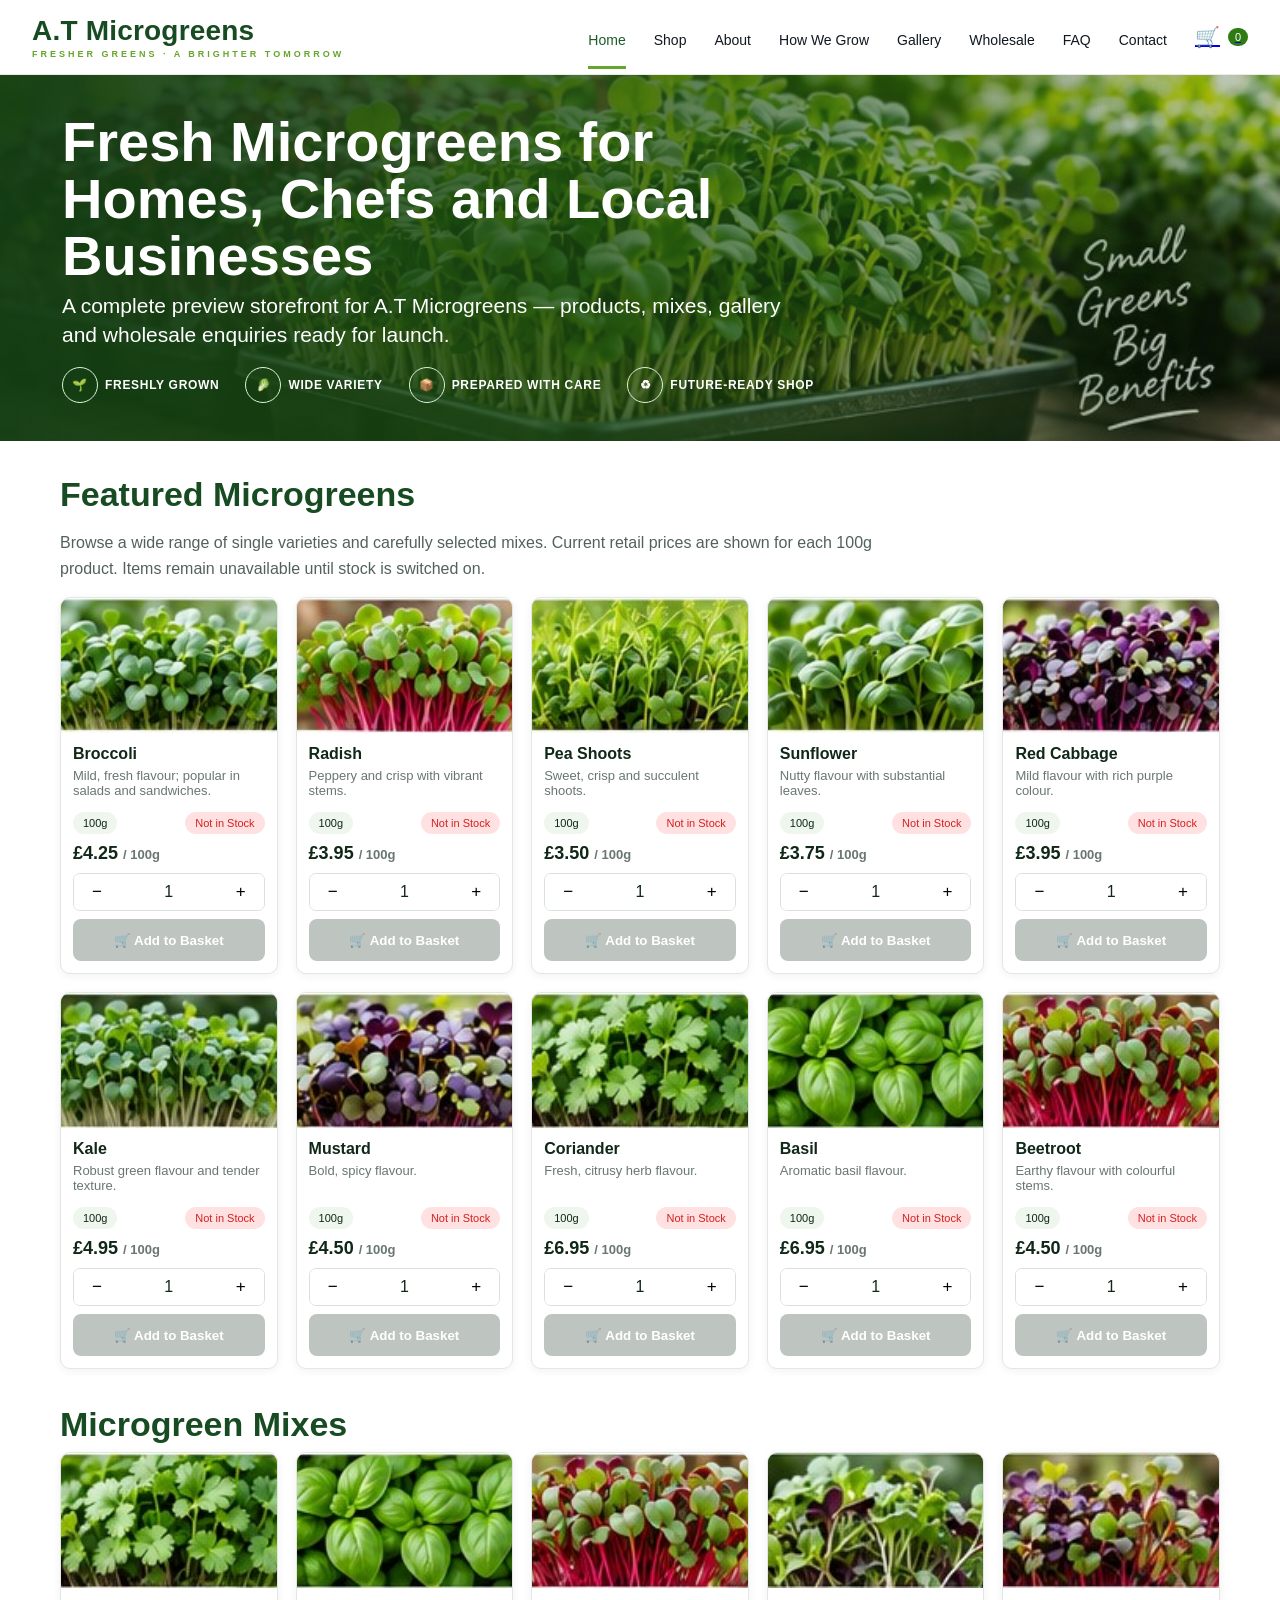
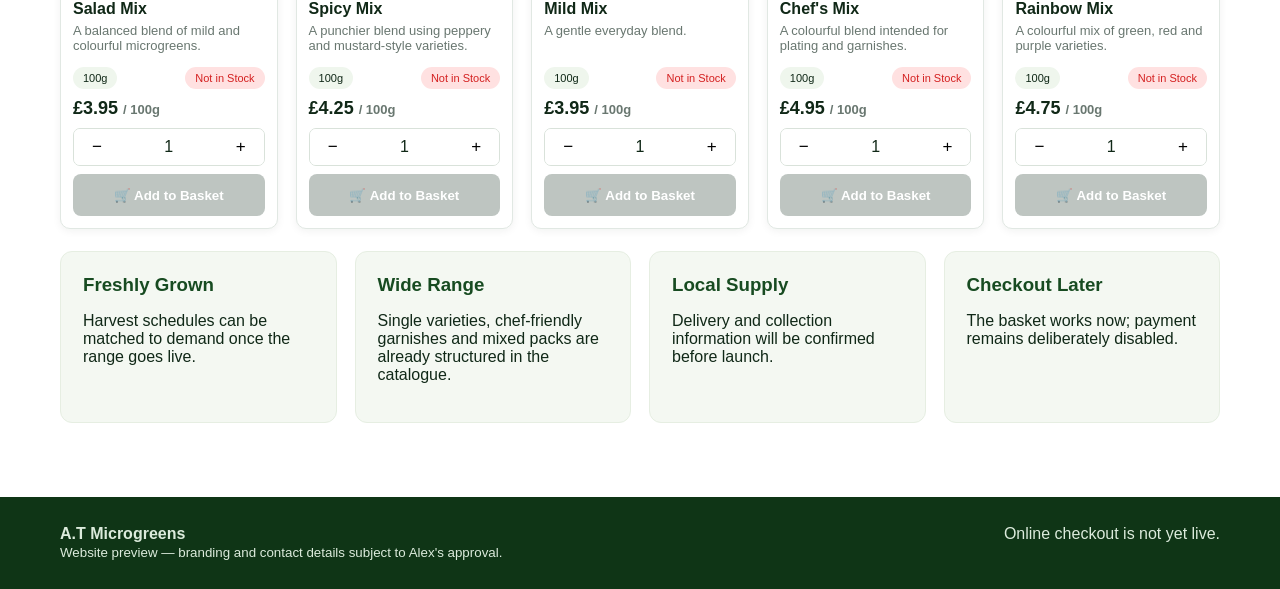
==== commit e10cd60b: "Refresh desktop card layout on index.html" ====
--- a/index.html
+++ b/index.html
@@ -1 +1 @@
-<!doctype html><html lang="en"><head><meta charset="utf-8"><meta name="viewport" content="width=device-width,initial-scale=1"><title>Home | A.T Microgreens</title><link rel="stylesheet" href="styles.css?v=20260928-1426"></head><body><script src="site.js?v=20260928-1415"></script><div id="nav"></div><script>document.getElementById('nav').innerHTML=nav('Home')</script><section class="hero" style="--hero:url('assets/heroes/home.jpg')"><div class="inner"><h1>Fresh Microgreens for Homes, Chefs and Local Businesses</h1><p>A complete preview storefront for A.T Microgreens — products, mixes, gallery and wholesale enquiries ready for launch.</p><div class="chips"><span class="chip"><i>🌱</i>Freshly grown</span><span class="chip"><i>🥬</i>Wide variety</span><span class="chip"><i>📦</i>Prepared with care</span><span class="chip"><i>♻</i>Future-ready shop</span></div></div></section><main class="wrap"><h2 class="section-title">Featured Microgreens</h2><p class="lead">Browse a wide range of single varieties and carefully selected mixes. Current retail prices are shown for each 100g product. Items remain unavailable until stock is switched on.</p><div id="home-featured" class="grid cards"></div><script>loadProducts().then(ps=>document.querySelector('#home-featured').innerHTML=ps.filter(p=>p.featured).slice(0,10).map(productCard).join(''))</script><h2 class="section-title" style="margin-top:36px">Microgreen Mixes</h2><div id="home-mixes" class="grid cards"></div><script>loadProducts().then(ps=>document.querySelector('#home-mixes').innerHTML=ps.filter(p=>p.category==='Mixes').slice(0,5).map(productCard).join(''))</script><div class="grid feature-grid"><div class="feature"><h3>Freshly Grown</h3><p>Harvest schedules can be matched to demand once the range goes live.</p></div><div class="feature"><h3>Wide Range</h3><p>Single varieties, chef-friendly garnishes and mixed packs are already structured in the catalogue.</p></div><div class="feature"><h3>Local Supply</h3><p>Delivery and collection information will be confirmed before launch.</p></div><div class="feature"><h3>Checkout Later</h3><p>The basket works now; payment remains deliberately disabled.</p></div></div></main><div id="foot"></div><script>document.getElementById('foot').innerHTML=footer()</script></body></html>+<!doctype html><html lang="en"><head><meta charset="utf-8"><meta name="viewport" content="width=device-width,initial-scale=1"><title>Home | A.T Microgreens</title><link rel="stylesheet" href="styles.css?v=20260928-1439"></head><body><script src="site.js?v=20260928-1415"></script><div id="nav"></div><script>document.getElementById('nav').innerHTML=nav('Home')</script><section class="hero" style="--hero:url('assets/heroes/home.jpg')"><div class="inner"><h1>Fresh Microgreens for Homes, Chefs and Local Businesses</h1><p>A complete preview storefront for A.T Microgreens — products, mixes, gallery and wholesale enquiries ready for launch.</p><div class="chips"><span class="chip"><i>🌱</i>Freshly grown</span><span class="chip"><i>🥬</i>Wide variety</span><span class="chip"><i>📦</i>Prepared with care</span><span class="chip"><i>♻</i>Future-ready shop</span></div></div></section><main class="wrap"><h2 class="section-title">Featured Microgreens</h2><p class="lead">Browse a wide range of single varieties and carefully selected mixes. Current retail prices are shown for each 100g product. Items remain unavailable until stock is switched on.</p><div id="home-featured" class="grid cards"></div><script>loadProducts().then(ps=>document.querySelector('#home-featured').innerHTML=ps.filter(p=>p.featured).slice(0,10).map(productCard).join(''))</script><h2 class="section-title" style="margin-top:36px">Microgreen Mixes</h2><div id="home-mixes" class="grid cards"></div><script>loadProducts().then(ps=>document.querySelector('#home-mixes').innerHTML=ps.filter(p=>p.category==='Mixes').slice(0,5).map(productCard).join(''))</script><div class="grid feature-grid"><div class="feature"><h3>Freshly Grown</h3><p>Harvest schedules can be matched to demand once the range goes live.</p></div><div class="feature"><h3>Wide Range</h3><p>Single varieties, chef-friendly garnishes and mixed packs are already structured in the catalogue.</p></div><div class="feature"><h3>Local Supply</h3><p>Delivery and collection information will be confirmed before launch.</p></div><div class="feature"><h3>Checkout Later</h3><p>The basket works now; payment remains deliberately disabled.</p></div></div></main><div id="foot"></div><script>document.getElementById('foot').innerHTML=footer()</script></body></html>
--- a/styles.css
+++ b/styles.css
@@ -1 +1 @@
-*{box-sizing:border-box}body{margin:0;font-family:Inter,Arial,sans-serif;color:#102817;background:#fff}.topbar{position:sticky;top:0;z-index:20;background:#fff;border-bottom:1px solid #e7ece8}.nav{max-width:1450px;margin:auto;height:74px;display:flex;align-items:center;gap:28px;padding:0 32px}.brand{font-weight:800;font-size:28px;color:#174b21;letter-spacing:.2px;white-space:nowrap}.brand small{display:block;font-size:9px;letter-spacing:3px;color:#67a52c;margin-top:2px}.links{margin-left:auto;display:flex;gap:28px;align-items:center}.links a{color:#101820;text-decoration:none;font-size:14px;padding:27px 0 18px;border-bottom:3px solid transparent}.links a.active,.links a:hover{color:#1d5c24;border-bottom-color:#63a72d}.menubtn{display:none;border:1px solid #d9e2da;background:#fff;color:#174b21;border-radius:8px;width:42px;height:42px;font-size:24px;line-height:1;align-items:center;justify-content:center;cursor:pointer}.cartbtn{display:flex;align-items:center;gap:8px;font-size:20px}.badge{background:#2f7b13;color:white;font-size:11px;border-radius:99px;padding:3px 6px;min-width:20px;text-align:center}.hero{min-height:270px;background:linear-gradient(90deg,rgba(19,62,19,.96),rgba(28,76,17,.8) 42%,rgba(20,50,12,.22)),var(--hero) center/cover no-repeat;color:#fff;display:flex;align-items:center}.hero .inner{max-width:1450px;width:100%;margin:auto;padding:38px 62px}.hero h1{font-size:56px;line-height:1.02;margin:0 0 8px;max-width:780px}.hero p{font-size:21px;max-width:720px;margin:0 0 14px;line-height:1.35}.chips{display:flex;gap:26px;flex-wrap:wrap;margin-top:18px}.chip{font-size:12px;font-weight:700;text-transform:uppercase;letter-spacing:.7px;display:flex;align-items:center;gap:7px}.chip i{border:1px solid #d9f2d9;width:36px;height:36px;border-radius:50%;display:grid;place-items:center;font-style:normal}.wrap{max-width:1450px;margin:0 auto;padding:34px 60px}.section-title{font-size:34px;margin:0 0 8px;color:#174b21}.lead{color:#52625a;line-height:1.6;max-width:850px}.grid{display:grid;gap:18px}.cards{grid-template-columns:repeat(auto-fit,minmax(210px,1fr))}.card{border:1px solid #e1e8e3;border-radius:10px;overflow:hidden;background:white;box-shadow:0 2px 9px rgba(20,40,20,.06)}.card img{width:100%;height:135px;object-fit:cover;display:block}.card .pad{padding:12px}.card h3{margin:0 0 5px;font-size:16px}.muted{color:#697770;font-size:13px}.pill{display:inline-block;padding:5px 10px;border-radius:999px;font-size:11px;background:#eff6ed}.stock{float:right;background:#ffe1e1;color:#d42020}.stock.in{background:#e0f5d7;color:#286c18}.price{font-size:18px;font-weight:800;margin:9px 0}.qty{display:flex;align-items:center;gap:0;border:1px solid #d9e2da;border-radius:7px;overflow:hidden}.qty button{border:0;background:white;padding:8px 11px;font-size:17px}.qty span{min-width:30px;text-align:center}.card .qty{display:grid;grid-template-columns:40px minmax(34px,1fr) 40px;min-width:132px;flex:0 0 132px}.card .qty button{width:40px;min-width:40px;padding:8px 0}.card .qty span{display:grid;place-items:center;min-width:34px}.row{display:flex;gap:8px;align-items:center}.btn{border:0;border-radius:8px;background:#1f6b1f;color:white;padding:11px 15px;font-weight:700;cursor:pointer;text-decoration:none;display:inline-block}.btn:disabled{background:#bec5c1;color:white;cursor:not-allowed}.btn.outline{background:white;color:#214b27;border:1px solid #214b27}.btn.gray{background:#aeb5b2}.catalogue{display:grid;grid-template-columns:minmax(0,1fr) 310px;gap:24px}.toolbar{display:flex;gap:10px;flex-wrap:wrap;margin:18px 0}.toolbar input,.toolbar select,.form input,.form textarea,.form select{padding:11px 12px;border:1px solid #ced8d0;border-radius:8px;background:#fff}.toolbar input{flex:1;min-width:230px}.basket-panel{border:1px solid #e0e6e2;border-radius:10px;padding:18px;position:sticky;top:92px;height:max-content;background:white}.basket-item{display:grid;grid-template-columns:48px 1fr auto;gap:10px;align-items:center;border-bottom:1px solid #edf1ee;padding:11px 0}.basket-item img{width:48px;height:45px;border-radius:6px;object-fit:cover}.summary{font-size:18px;font-weight:800;display:flex;justify-content:space-between;margin:18px 0}.notice{background:#eff7ec;border-radius:9px;padding:14px;color:#315037;font-size:13px}.feature-grid{grid-template-columns:repeat(auto-fit,minmax(240px,1fr));margin-top:22px}.feature{background:#f4f8f2;border:1px solid #e6eee2;padding:22px;border-radius:12px}.feature h3{margin:0 0 8px;color:#174b21}.gallery{display:grid;grid-template-columns:repeat(4,1fr);gap:12px}.gallery img,.placeholder{width:100%;height:220px;object-fit:cover;border-radius:10px}.placeholder{border:2px dashed #bdcbbb;background:#f2f6ef;display:grid;place-items:center;text-align:center;color:#527050;padding:18px}.steps{grid-template-columns:repeat(6,1fr)}.step{border:1px solid #e1e8e2;border-radius:12px;overflow:hidden;background:white}.step img{width:100%;height:145px;object-fit:cover}.step .pad{padding:14px}.num{width:34px;height:34px;border-radius:50%;background:#dcefcf;color:#2b6a1f;display:grid;place-items:center;font-weight:800;margin-top:-28px;position:relative}.faq details{border:1px solid #e0e6e1;border-radius:8px;padding:16px 18px;margin:10px 0}.faq summary{font-weight:700;cursor:pointer}.form{display:grid;grid-template-columns:1fr 1fr;gap:12px}.form textarea{grid-column:1/-1;min-height:145px}.table{width:100%;border-collapse:collapse}.table th,.table td{padding:13px;border-bottom:1px solid #e8ede9;text-align:left}.checkout-box{background:#eef7ea;border-radius:12px;padding:22px}.footer{margin-top:40px;background:#0f3516;color:#dcebdc;padding:28px 60px}.footer .inner{max-width:1450px;margin:auto;display:flex;justify-content:space-between;gap:20px;flex-wrap:wrap}.admin{margin-top:34px;border:1px dashed #9fb49d;padding:16px;border-radius:10px}.admin-list{display:grid;grid-template-columns:repeat(auto-fit,minmax(190px,1fr));gap:8px}.switch{display:flex;justify-content:space-between;gap:8px;align-items:center;padding:8px 10px;background:#f5f7f4;border-radius:7px;font-size:12px}.switch button{border:0;border-radius:999px;padding:5px 9px;background:#bbb;color:#fff}.switch button.on{background:#2e7b20}@media(max-width:950px){.links{gap:12px}.links a:nth-child(n+5){display:none}.catalogue{grid-template-columns:1fr}.basket-panel{position:static}.steps{grid-template-columns:repeat(2,1fr)}.gallery{grid-template-columns:repeat(2,1fr)}.hero h1{font-size:42px}.wrap,.hero .inner{padding-left:24px;padding-right:24px}}@media(max-width:600px){.nav{height:72px;padding:0 12px;gap:8px;position:relative}.brand{font-size:20px;flex:1;min-width:0}.brand small{font-size:7px;letter-spacing:1.8px;white-space:normal}.menubtn{display:flex;flex:0 0 42px}.cartbtn{flex:0 0 auto;font-size:19px}.links{display:none;position:fixed;top:72px;left:0;right:0;bottom:0;height:calc(100vh - 72px);height:calc(100dvh - 72px);overflow-y:auto;overscroll-behavior:contain;margin:0;background:#fff;border-top:1px solid #e7ece8;box-shadow:0 8px 18px rgba(20,40,20,.12);padding:8px 14px calc(24px + env(safe-area-inset-bottom));flex-direction:column;gap:0;align-items:stretch;z-index:30}.links.open{display:flex}.links a,.links a:nth-child(n+5){display:block}.links a{padding:14px 8px;border-bottom:1px solid #edf1ee;font-size:16px;flex:0 0 auto}.links a:last-child{border-bottom:0}.links a.active,.links a:hover{border-bottom-color:#edf1ee;background:#f3f8f1;border-radius:6px}.hero h1{font-size:36px}.hero p{font-size:17px}.cards{grid-template-columns:repeat(2,minmax(0,1fr))}.card img{height:105px}.card .row{flex-direction:column;align-items:stretch;gap:8px}.card .qty{width:100%;min-width:0;flex:0 0 auto;grid-template-columns:46px minmax(34px,1fr) 46px}.card .qty button{width:46px;min-width:46px;padding:9px 0}.card .qty span{min-width:0;display:grid;place-items:center}.card .btn{width:100%;min-height:44px;padding:10px 8px}.gallery{grid-template-columns:1fr}.form{grid-template-columns:1fr}.form textarea{grid-column:auto}.steps{grid-template-columns:1fr}.wrap{padding:24px 16px}.hero .inner{padding:28px 18px}}+*{box-sizing:border-box}body{margin:0;font-family:Inter,Arial,sans-serif;color:#102817;background:#fff}.topbar{position:sticky;top:0;z-index:20;background:#fff;border-bottom:1px solid #e7ece8}.nav{max-width:1450px;margin:auto;height:74px;display:flex;align-items:center;gap:28px;padding:0 32px}.brand{font-weight:800;font-size:28px;color:#174b21;letter-spacing:.2px;white-space:nowrap}.brand small{display:block;font-size:9px;letter-spacing:3px;color:#67a52c;margin-top:2px}.links{margin-left:auto;display:flex;gap:28px;align-items:center}.links a{color:#101820;text-decoration:none;font-size:14px;padding:27px 0 18px;border-bottom:3px solid transparent}.links a.active,.links a:hover{color:#1d5c24;border-bottom-color:#63a72d}.menubtn{display:none;border:1px solid #d9e2da;background:#fff;color:#174b21;border-radius:8px;width:42px;height:42px;font-size:24px;line-height:1;align-items:center;justify-content:center;cursor:pointer}.cartbtn{display:flex;align-items:center;gap:8px;font-size:20px}.badge{background:#2f7b13;color:white;font-size:11px;border-radius:99px;padding:3px 6px;min-width:20px;text-align:center}.hero{min-height:270px;background:linear-gradient(90deg,rgba(19,62,19,.96),rgba(28,76,17,.8) 42%,rgba(20,50,12,.22)),var(--hero) center/cover no-repeat;color:#fff;display:flex;align-items:center}.hero .inner{max-width:1450px;width:100%;margin:auto;padding:38px 62px}.hero h1{font-size:56px;line-height:1.02;margin:0 0 8px;max-width:780px}.hero p{font-size:21px;max-width:720px;margin:0 0 14px;line-height:1.35}.chips{display:flex;gap:26px;flex-wrap:wrap;margin-top:18px}.chip{font-size:12px;font-weight:700;text-transform:uppercase;letter-spacing:.7px;display:flex;align-items:center;gap:7px}.chip i{border:1px solid #d9f2d9;width:36px;height:36px;border-radius:50%;display:grid;place-items:center;font-style:normal}.wrap{max-width:1450px;margin:0 auto;padding:34px 60px}.section-title{font-size:34px;margin:0 0 8px;color:#174b21}.lead{color:#52625a;line-height:1.6;max-width:850px}.grid{display:grid;gap:18px}.cards{grid-template-columns:repeat(auto-fit,minmax(210px,1fr))}.card{border:1px solid #e1e8e3;border-radius:10px;overflow:hidden;background:white;box-shadow:0 2px 9px rgba(20,40,20,.06)}.card img{width:100%;height:135px;object-fit:cover;display:block}.card .pad{padding:12px}.card h3{margin:0 0 5px;font-size:16px}.muted{color:#697770;font-size:13px}.pill{display:inline-block;padding:5px 10px;border-radius:999px;font-size:11px;background:#eff6ed}.stock{float:right;background:#ffe1e1;color:#d42020}.stock.in{background:#e0f5d7;color:#286c18}.price{font-size:18px;font-weight:800;margin:9px 0}.qty{display:flex;align-items:center;gap:0;border:1px solid #d9e2da;border-radius:7px;overflow:hidden}.qty button{border:0;background:white;padding:8px 11px;font-size:17px}.qty span{min-width:30px;text-align:center}.card .qty{display:grid;grid-template-columns:46px minmax(34px,1fr) 46px;width:100%;min-width:0;flex:0 0 auto}.card .qty button{width:46px;min-width:46px;padding:8px 0}.card .qty span{display:grid;place-items:center;min-width:34px}.card .row{flex-direction:column;align-items:stretch;gap:8px}.card .btn{width:100%;min-height:42px;text-align:center}.row{display:flex;gap:8px;align-items:center}.btn{border:0;border-radius:8px;background:#1f6b1f;color:white;padding:11px 15px;font-weight:700;cursor:pointer;text-decoration:none;display:inline-block}.btn:disabled{background:#bec5c1;color:white;cursor:not-allowed}.btn.outline{background:white;color:#214b27;border:1px solid #214b27}.btn.gray{background:#aeb5b2}.catalogue{display:grid;grid-template-columns:minmax(0,1fr) 310px;gap:24px}.toolbar{display:flex;gap:10px;flex-wrap:wrap;margin:18px 0}.toolbar input,.toolbar select,.form input,.form textarea,.form select{padding:11px 12px;border:1px solid #ced8d0;border-radius:8px;background:#fff}.toolbar input{flex:1;min-width:230px}.basket-panel{border:1px solid #e0e6e2;border-radius:10px;padding:18px;position:sticky;top:92px;height:max-content;background:white}.basket-item{display:grid;grid-template-columns:48px 1fr auto;gap:10px;align-items:center;border-bottom:1px solid #edf1ee;padding:11px 0}.basket-item img{width:48px;height:45px;border-radius:6px;object-fit:cover}.summary{font-size:18px;font-weight:800;display:flex;justify-content:space-between;margin:18px 0}.notice{background:#eff7ec;border-radius:9px;padding:14px;color:#315037;font-size:13px}.feature-grid{grid-template-columns:repeat(auto-fit,minmax(240px,1fr));margin-top:22px}.feature{background:#f4f8f2;border:1px solid #e6eee2;padding:22px;border-radius:12px}.feature h3{margin:0 0 8px;color:#174b21}.gallery{display:grid;grid-template-columns:repeat(4,1fr);gap:12px}.gallery img,.placeholder{width:100%;height:220px;object-fit:cover;border-radius:10px}.placeholder{border:2px dashed #bdcbbb;background:#f2f6ef;display:grid;place-items:center;text-align:center;color:#527050;padding:18px}.steps{grid-template-columns:repeat(6,1fr)}.step{border:1px solid #e1e8e2;border-radius:12px;overflow:hidden;background:white}.step img{width:100%;height:145px;object-fit:cover}.step .pad{padding:14px}.num{width:34px;height:34px;border-radius:50%;background:#dcefcf;color:#2b6a1f;display:grid;place-items:center;font-weight:800;margin-top:-28px;position:relative}.faq details{border:1px solid #e0e6e1;border-radius:8px;padding:16px 18px;margin:10px 0}.faq summary{font-weight:700;cursor:pointer}.form{display:grid;grid-template-columns:1fr 1fr;gap:12px}.form textarea{grid-column:1/-1;min-height:145px}.table{width:100%;border-collapse:collapse}.table th,.table td{padding:13px;border-bottom:1px solid #e8ede9;text-align:left}.checkout-box{background:#eef7ea;border-radius:12px;padding:22px}.footer{margin-top:40px;background:#0f3516;color:#dcebdc;padding:28px 60px}.footer .inner{max-width:1450px;margin:auto;display:flex;justify-content:space-between;gap:20px;flex-wrap:wrap}.admin{margin-top:34px;border:1px dashed #9fb49d;padding:16px;border-radius:10px}.admin-list{display:grid;grid-template-columns:repeat(auto-fit,minmax(190px,1fr));gap:8px}.switch{display:flex;justify-content:space-between;gap:8px;align-items:center;padding:8px 10px;background:#f5f7f4;border-radius:7px;font-size:12px}.switch button{border:0;border-radius:999px;padding:5px 9px;background:#bbb;color:#fff}.switch button.on{background:#2e7b20}@media(max-width:950px){.links{gap:12px}.links a:nth-child(n+5){display:none}.catalogue{grid-template-columns:1fr}.basket-panel{position:static}.steps{grid-template-columns:repeat(2,1fr)}.gallery{grid-template-columns:repeat(2,1fr)}.hero h1{font-size:42px}.wrap,.hero .inner{padding-left:24px;padding-right:24px}}@media(max-width:600px){.nav{height:72px;padding:0 12px;gap:8px;position:relative}.brand{font-size:20px;flex:1;min-width:0}.brand small{font-size:7px;letter-spacing:1.8px;white-space:normal}.menubtn{display:flex;flex:0 0 42px}.cartbtn{flex:0 0 auto;font-size:19px}.links{display:none;position:fixed;top:72px;left:0;right:0;bottom:0;height:calc(100vh - 72px);height:calc(100dvh - 72px);overflow-y:auto;overscroll-behavior:contain;margin:0;background:#fff;border-top:1px solid #e7ece8;box-shadow:0 8px 18px rgba(20,40,20,.12);padding:8px 14px calc(24px + env(safe-area-inset-bottom));flex-direction:column;gap:0;align-items:stretch;z-index:30}.links.open{display:flex}.links a,.links a:nth-child(n+5){display:block}.links a{padding:14px 8px;border-bottom:1px solid #edf1ee;font-size:16px;flex:0 0 auto}.links a:last-child{border-bottom:0}.links a.active,.links a:hover{border-bottom-color:#edf1ee;background:#f3f8f1;border-radius:6px}.hero h1{font-size:36px}.hero p{font-size:17px}.cards{grid-template-columns:repeat(2,minmax(0,1fr))}.card img{height:105px}.card .row{flex-direction:column;align-items:stretch;gap:8px}.card .qty{width:100%;min-width:0;flex:0 0 auto;grid-template-columns:46px minmax(34px,1fr) 46px}.card .qty button{width:46px;min-width:46px;padding:9px 0}.card .qty span{min-width:0;display:grid;place-items:center}.card .btn{width:100%;min-height:44px;padding:10px 8px}.gallery{grid-template-columns:1fr}.form{grid-template-columns:1fr}.form textarea{grid-column:auto}.steps{grid-template-columns:1fr}.wrap{padding:24px 16px}.hero .inner{padding:28px 18px}}
